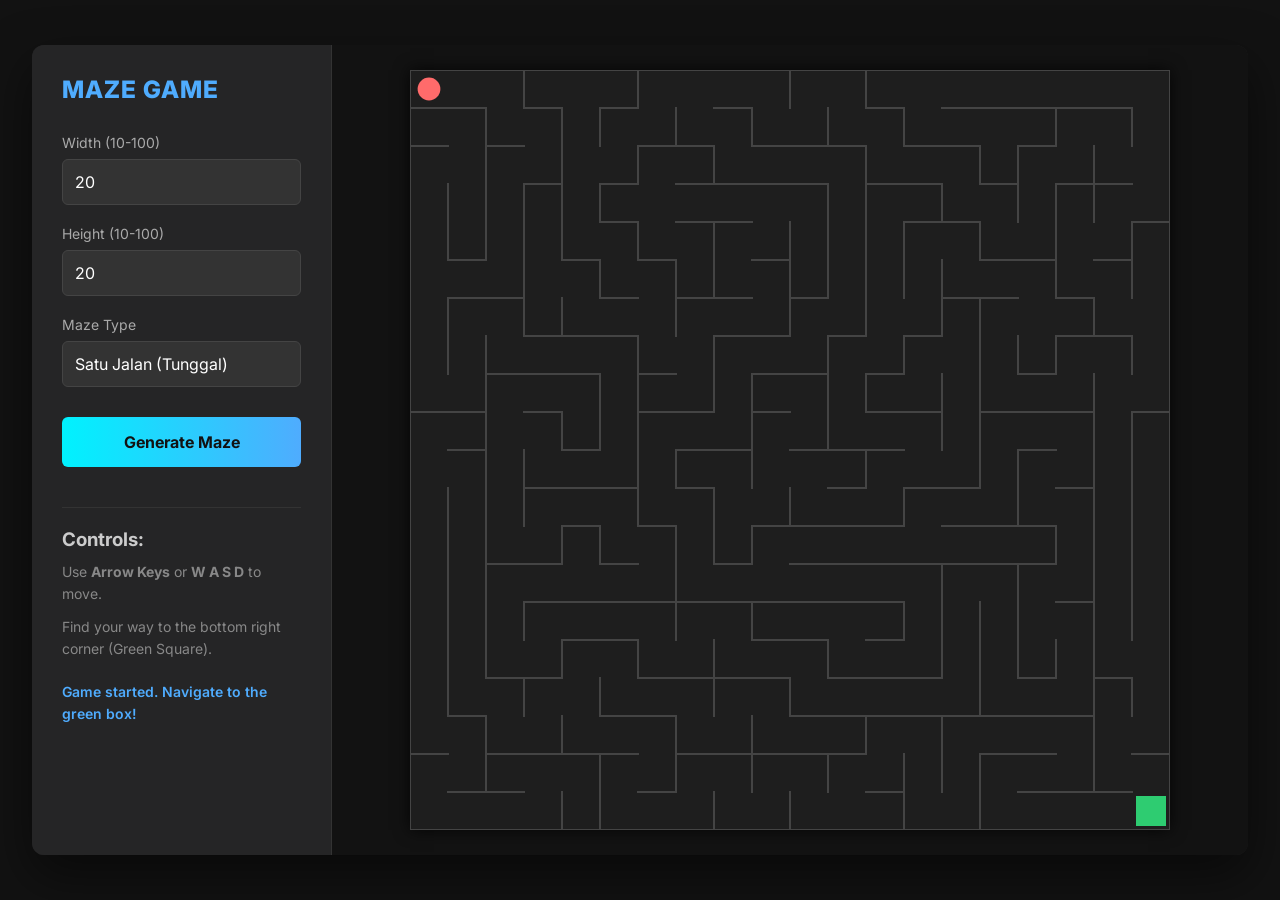
==== labirin/index.html @ 03e3889f "Initial commit: add all Sean projects (belajar-membaca, flappy-bird, labirin, permainan-berhitung)" ====
<!DOCTYPE html>
<html lang="en">
<head>
    <meta charset="UTF-8">
    <meta name="viewport" content="width=device-width, initial-scale=1.0">
    <title>Maze Generator & Navigator</title>
    <link rel="stylesheet" href="style.css">
    <link href="https://fonts.googleapis.com/css2?family=Inter:wght@400;600;800&display=swap" rel="stylesheet">
</head>
<body>
    <div class="container">
        <div class="sidebar">
            <h1>Maze Game</h1>
            <div class="control-group">
                <label for="maze-width">Width (10-100)</label>
                <input type="number" id="maze-width" value="20" min="10" max="100">
            </div>
            <div class="control-group">
                <label for="maze-height">Height (10-100)</label>
                <input type="number" id="maze-height" value="20" min="10" max="100">
            </div>
            <div class="control-group">
                <label for="maze-type">Maze Type</label>
                <select id="maze-type">
                    <option value="perfect">Satu Jalan (Tunggal)</option>
                    <option value="multiple">Banyak Jalan (Multiple)</option>
                </select>
            </div>
            <button id="generate-btn">Generate Maze</button>
            <div class="instructions">
                <h3>Controls:</h3>
                <p>Use <strong>Arrow Keys</strong> or <strong>W A S D</strong> to move.</p>
                <p>Find your way to the bottom right corner (Green Square).</p>
                <p id="status-message">Ready to play.</p>
            </div>
        </div>
        <div class="game-area">
            <canvas id="maze-canvas"></canvas>
            
            <div id="win-modal" class="modal hidden">
                <div class="modal-content">
                    <h2>Congratulations! 🎉</h2>
                    <p>You have solved the maze!</p>
                    <button id="play-again-btn">Play Again</button>
                </div>
            </div>
        </div>
    </div>
    <script src="script.js"></script>
</body>
</html>
---- labirin/style.css ----
* {
    margin: 0;
    padding: 0;
    box-sizing: border-box;
    font-family: 'Inter', sans-serif;
}

body {
    background-color: #121212;
    color: #ffffff;
    display: flex;
    justify-content: center;
    align-items: center;
    height: 100vh;
    overflow: hidden;
}

.container {
    display: flex;
    width: 95%;
    max-width: 1400px;
    height: 90vh;
    background: #1e1e1e;
    border-radius: 12px;
    box-shadow: 0 20px 50px rgba(0,0,0,0.5);
    overflow: hidden;
}

.sidebar {
    width: 300px;
    background: #252526;
    padding: 30px;
    display: flex;
    flex-direction: column;
    border-right: 1px solid #333;
}

.sidebar h1 {
    font-size: 24px;
    font-weight: 800;
    margin-bottom: 30px;
    color: #4facfe;
    text-transform: uppercase;
    letter-spacing: 1px;
}

.control-group {
    margin-bottom: 20px;
}

.control-group label {
    display: block;
    margin-bottom: 8px;
    font-size: 14px;
    color: #aaa;
}

.control-group input, .control-group select {
    width: 100%;
    padding: 12px;
    background: #333;
    border: 1px solid #444;
    border-radius: 6px;
    color: white;
    font-size: 16px;
    outline: none;
    transition: border-color 0.3s;
    appearance: none;
}

.control-group input:focus, .control-group select:focus {
    border-color: #4facfe;
}

button {
    margin-top: 10px;
    padding: 15px;
    background: linear-gradient(to right, #00f2fe 0%, #4facfe 100%);
    border: none;
    border-radius: 6px;
    color: #121212;
    font-weight: bold;
    font-size: 16px;
    cursor: pointer;
    transition: transform 0.1s;
}

button:active {
    transform: scale(0.98);
}

button:hover {
    box-shadow: 0 0 15px rgba(79, 172, 254, 0.4);
}

.instructions {
    margin-top: 40px;
    padding-top: 20px;
    border-top: 1px solid #333;
    color: #888;
}

.instructions h3 {
    color: #ccc;
    margin-bottom: 10px;
}

.instructions p {
    font-size: 14px;
    line-height: 1.6;
    margin-bottom: 10px;
}

#status-message {
    margin-top: 20px;
    color: #4facfe;
    font-weight: 600;
}

.game-area {
    flex-grow: 1;
    display: flex;
    justify-content: center;
    align-items: center;
    padding: 20px;
    background: #121212;
}

canvas {
    background: #1e1e1e;
    /* Optional: A subtle glow behind the canvas */
    box-shadow: 0 0 15px rgba(0,0,0,0.8);
}

.modal {
    position: absolute;
    top: 0; left: 0; right: 0; bottom: 0;
    background: rgba(0, 0, 0, 0.7);
    display: flex;
    justify-content: center;
    align-items: center;
    z-index: 100;
    backdrop-filter: blur(5px);
    opacity: 1;
    transition: opacity 0.3s ease;
}

.modal.hidden {
    opacity: 0;
    pointer-events: none;
}

.modal-content {
    background: #1e1e1e;
    padding: 40px;
    border-radius: 12px;
    text-align: center;
    box-shadow: 0 15px 30px rgba(0,0,0,0.6);
    border: 1px solid #333;
    transform: scale(1);
    transition: transform 0.3s cubic-bezier(0.175, 0.885, 0.32, 1.275);
}

.modal.hidden .modal-content {
    transform: scale(0.8);
}

.modal-content h2 {
    font-size: 28px;
    margin-bottom: 15px;
    color: #4facfe;
}

.modal-content p {
    font-size: 16px;
    color: #ccc;
    margin-bottom: 25px;
}

#play-again-btn {
    width: 100%;
}
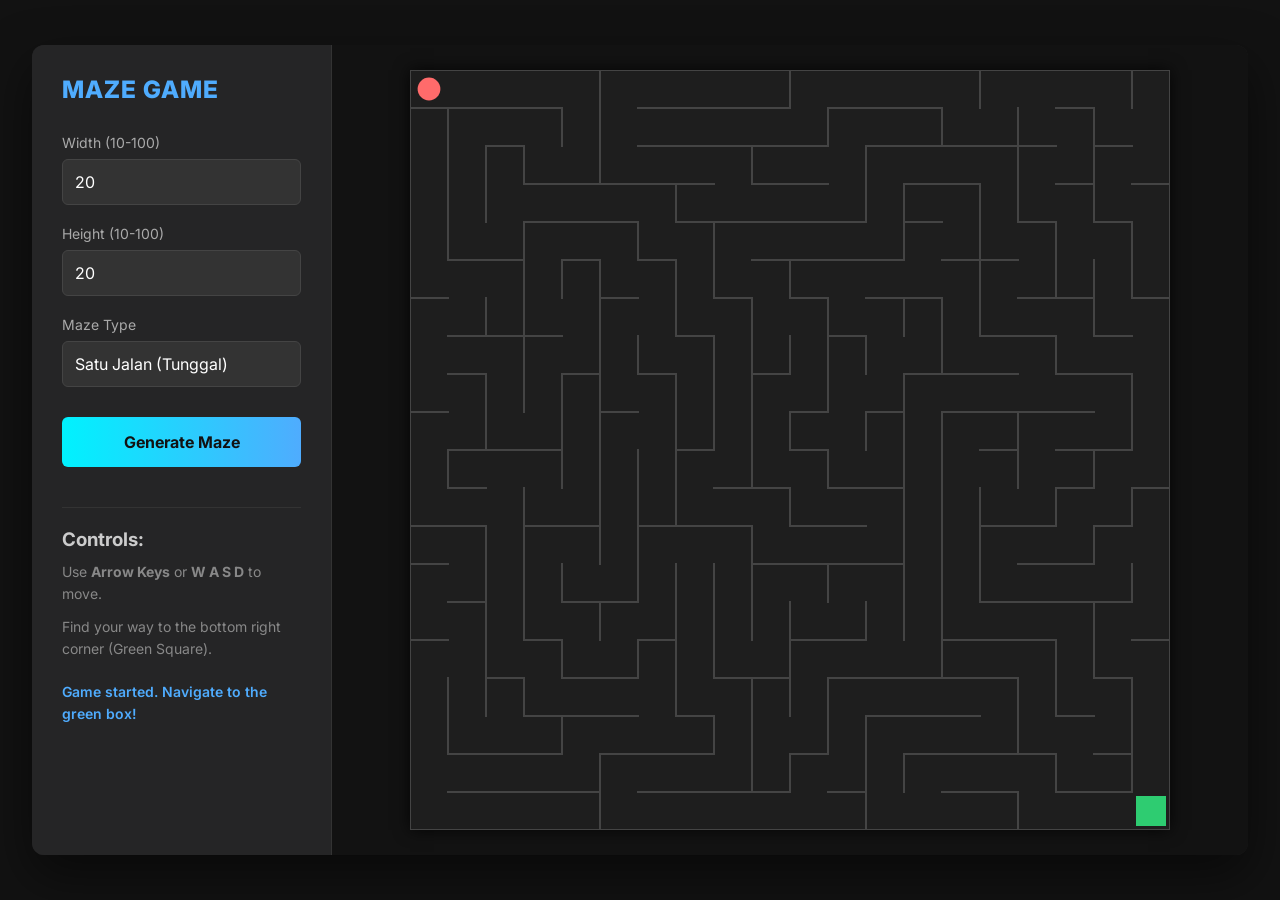
==== commit b5e24b9d: "feat: add landing page and make all games fully responsive for mobile and desktop" ====
--- a/labirin/index.html
+++ b/labirin/index.html
@@ -46,6 +46,22 @@
             </div>
         </div>
     </div>
+
+    <!-- Mobile D-pad controls -->
+    <div class="mobile-controls" id="mobile-controls">
+        <div class="dpad">
+            <div class="dpad-placeholder"></div>
+            <button class="dpad-btn" data-dir="up" aria-label="Up">▲</button>
+            <div class="dpad-placeholder"></div>
+            <button class="dpad-btn" data-dir="left" aria-label="Left">◄</button>
+            <div class="dpad-placeholder"></div>
+            <button class="dpad-btn" data-dir="right" aria-label="Right">►</button>
+            <div class="dpad-placeholder"></div>
+            <button class="dpad-btn" data-dir="down" aria-label="Down">▼</button>
+            <div class="dpad-placeholder"></div>
+        </div>
+    </div>
+
     <script src="script.js"></script>
 </body>
 </html>
--- a/labirin/style.css
+++ b/labirin/style.css
@@ -11,8 +11,8 @@
     display: flex;
     justify-content: center;
     align-items: center;
-    height: 100vh;
-    overflow: hidden;
+    min-height: 100vh;
+    min-height: 100dvh;
 }
 
 .container {
@@ -20,6 +20,7 @@
     width: 95%;
     max-width: 1400px;
     height: 90vh;
+    height: 90dvh;
     background: #1e1e1e;
     border-radius: 12px;
     box-shadow: 0 20px 50px rgba(0,0,0,0.5);
@@ -28,11 +29,13 @@
 
 .sidebar {
     width: 300px;
+    min-width: 240px;
     background: #252526;
     padding: 30px;
     display: flex;
     flex-direction: column;
     border-right: 1px solid #333;
+    overflow-y: auto;
 }
 
 .sidebar h1 {
@@ -124,12 +127,64 @@
     align-items: center;
     padding: 20px;
     background: #121212;
+    position: relative;
+    min-width: 0;
+    overflow: hidden;
 }
 
 canvas {
     background: #1e1e1e;
     /* Optional: A subtle glow behind the canvas */
     box-shadow: 0 0 15px rgba(0,0,0,0.8);
+    max-width: 100%;
+    max-height: 100%;
+}
+
+/* Mobile D-pad controls */
+.mobile-controls {
+    display: none;
+    position: fixed;
+    bottom: 16px;
+    left: 50%;
+    transform: translateX(-50%);
+    z-index: 50;
+}
+
+.dpad {
+    display: grid;
+    grid-template-columns: 56px 56px 56px;
+    grid-template-rows: 56px 56px 56px;
+    gap: 4px;
+}
+
+.dpad-btn {
+    width: 56px;
+    height: 56px;
+    border-radius: 12px;
+    border: none;
+    background: rgba(79, 172, 254, 0.25);
+    color: #4facfe;
+    font-size: 22px;
+    cursor: pointer;
+    display: flex;
+    align-items: center;
+    justify-content: center;
+    transition: background 0.15s, transform 0.1s;
+    -webkit-tap-highlight-color: transparent;
+    user-select: none;
+    touch-action: manipulation;
+    margin: 0;
+    padding: 0;
+}
+
+.dpad-btn:active {
+    background: rgba(79, 172, 254, 0.5);
+    transform: scale(0.9);
+}
+
+.dpad-placeholder {
+    width: 56px;
+    height: 56px;
 }
 
 .modal {
@@ -159,6 +214,7 @@
     border: 1px solid #333;
     transform: scale(1);
     transition: transform 0.3s cubic-bezier(0.175, 0.885, 0.32, 1.275);
+    max-width: 90%;
 }
 
 .modal.hidden .modal-content {
@@ -180,3 +236,231 @@
 #play-again-btn {
     width: 100%;
 }
+
+/* ==============================
+   Responsive — Tablet & Phone (portrait)
+   ============================== */
+@media (max-width: 900px) {
+    body {
+        align-items: stretch;
+    }
+
+    .container {
+        flex-direction: column;
+        width: 100%;
+        height: auto;
+        min-height: 100vh;
+        min-height: 100dvh;
+        border-radius: 0;
+        overflow: visible;
+    }
+
+    .sidebar {
+        width: 100%;
+        min-width: unset;
+        border-right: none;
+        border-bottom: 1px solid #333;
+        padding: 20px 16px;
+        flex-direction: row;
+        flex-wrap: wrap;
+        gap: 10px;
+        align-items: flex-end;
+    }
+
+    .sidebar h1 {
+        width: 100%;
+        font-size: 20px;
+        margin-bottom: 8px;
+    }
+
+    .control-group {
+        flex: 1;
+        min-width: 100px;
+        margin-bottom: 0;
+    }
+
+    .control-group label {
+        font-size: 12px;
+        margin-bottom: 4px;
+    }
+
+    .control-group input, .control-group select {
+        padding: 10px;
+        font-size: 14px;
+    }
+
+    button {
+        padding: 12px;
+        font-size: 14px;
+    }
+
+    #generate-btn {
+        width: 100%;
+        flex-basis: 100%;
+    }
+
+    .instructions {
+        display: none;
+    }
+
+    .game-area {
+        flex: 1;
+        min-height: 50vh;
+        min-height: 50dvh;
+        padding: 12px;
+        padding-bottom: 190px; /* Room for D-pad */
+    }
+
+    .mobile-controls {
+        display: block;
+    }
+
+    .modal-content {
+        padding: 28px 20px;
+    }
+
+    .modal-content h2 {
+        font-size: 22px;
+    }
+
+    .modal-content p {
+        font-size: 14px;
+        margin-bottom: 16px;
+    }
+}
+
+/* ==============================
+   Responsive — Small Phone
+   ============================== */
+@media (max-width: 480px) {
+    .sidebar {
+        padding: 14px 12px;
+        gap: 8px;
+    }
+
+    .sidebar h1 {
+        font-size: 17px;
+        margin-bottom: 4px;
+    }
+
+    .control-group {
+        min-width: 80px;
+    }
+
+    .control-group label {
+        font-size: 11px;
+    }
+
+    .control-group input, .control-group select {
+        padding: 8px;
+        font-size: 13px;
+    }
+
+    button {
+        padding: 10px;
+        font-size: 13px;
+    }
+
+    .dpad {
+        grid-template-columns: 50px 50px 50px;
+        grid-template-rows: 50px 50px 50px;
+        gap: 3px;
+    }
+
+    .dpad-btn {
+        width: 50px;
+        height: 50px;
+        font-size: 20px;
+        border-radius: 10px;
+    }
+
+    .dpad-placeholder {
+        width: 50px;
+        height: 50px;
+    }
+
+    .game-area {
+        padding-bottom: 180px;
+    }
+}
+
+/* ==============================
+   Landscape phone orientation
+   ============================== */
+@media (max-height: 500px) and (orientation: landscape) {
+    body {
+        align-items: stretch;
+    }
+
+    .container {
+        flex-direction: row;
+        width: 100%;
+        height: 100vh;
+        height: 100dvh;
+        min-height: unset;
+        border-radius: 0;
+    }
+
+    .sidebar {
+        width: 200px;
+        min-width: 160px;
+        flex-direction: column;
+        flex-wrap: nowrap;
+        border-right: 1px solid #333;
+        border-bottom: none;
+        padding: 12px;
+        overflow-y: auto;
+    }
+
+    .sidebar h1 {
+        font-size: 16px;
+        margin-bottom: 10px;
+        width: auto;
+    }
+
+    .control-group {
+        flex: unset;
+        margin-bottom: 8px;
+    }
+
+    .control-group label {
+        font-size: 11px;
+        margin-bottom: 3px;
+    }
+
+    .control-group input, .control-group select {
+        padding: 6px 8px;
+        font-size: 12px;
+    }
+
+    button {
+        padding: 8px;
+        font-size: 12px;
+    }
+
+    .game-area {
+        padding: 10px;
+        padding-bottom: 10px;
+    }
+
+    .mobile-controls {
+        display: none;
+    }
+
+    .instructions {
+        display: block;
+        margin-top: 12px;
+        padding-top: 10px;
+    }
+
+    .instructions h3 {
+        font-size: 12px;
+        margin-bottom: 4px;
+    }
+
+    .instructions p {
+        font-size: 11px;
+        line-height: 1.4;
+        margin-bottom: 4px;
+    }
+}
